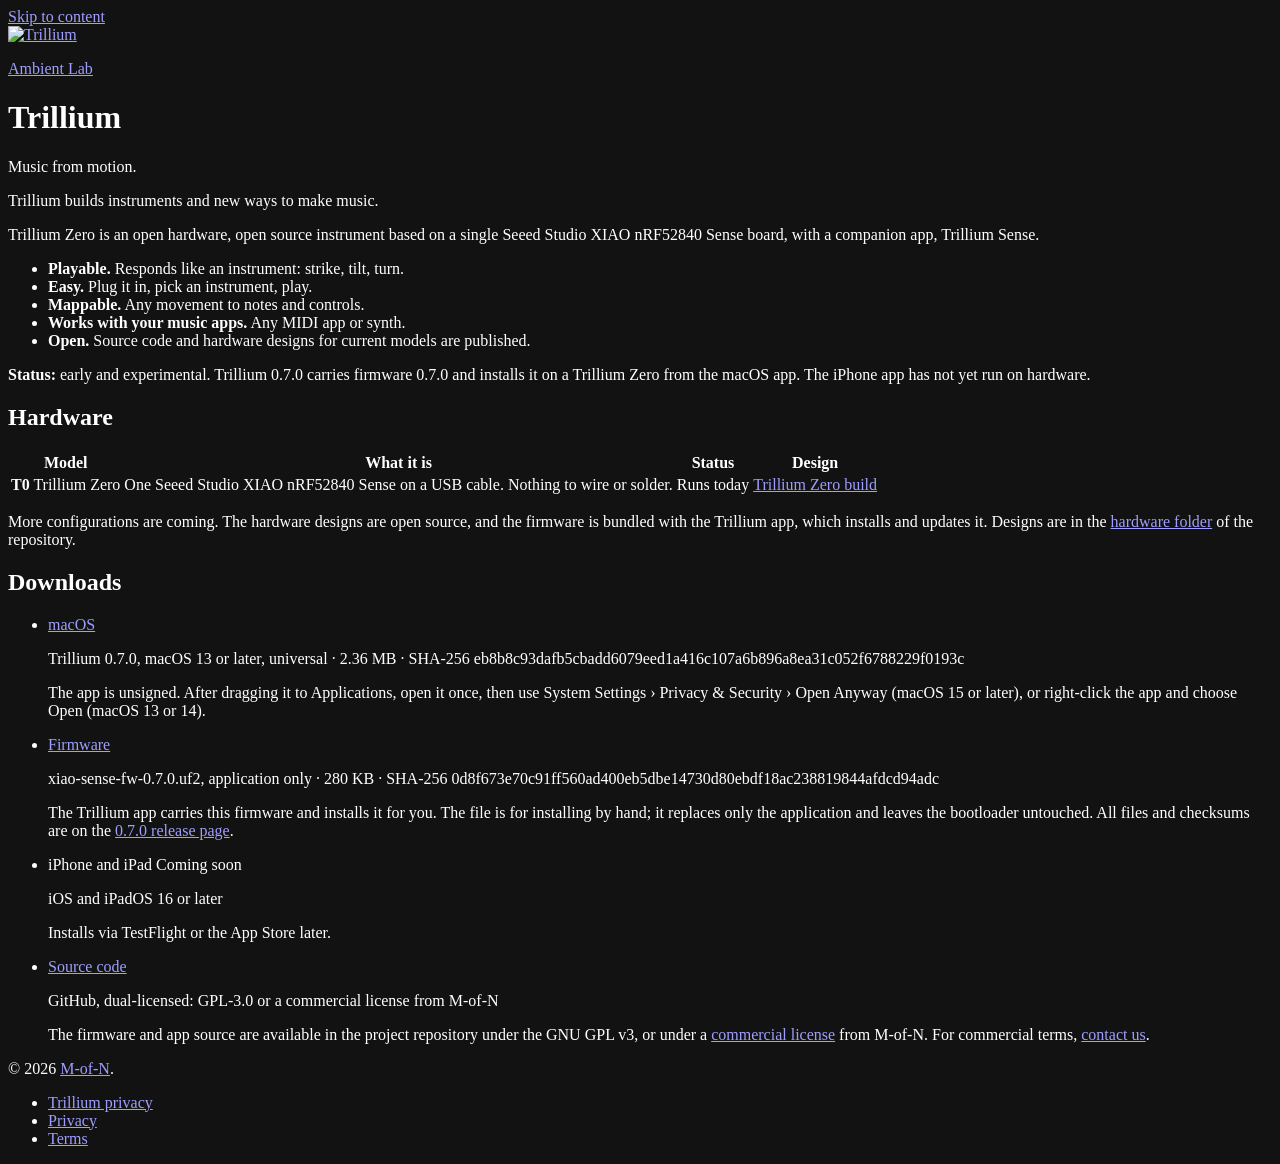
==== site/trillium/index.html @ 59c37801 "Trillium page: music-from-motion hero, facts, goals list (local, unpushed)" ====
<!DOCTYPE html>
<html lang="en">
<head>
  <meta charset="utf-8">
  <meta name="viewport" content="width=device-width, initial-scale=1">
  <meta name="robots" content="noindex">
  <title>Trillium</title>
  <meta name="description" content="Music from motion. Trillium builds instruments and new ways to make music: Trillium Zero, an open hardware, open source instrument, and its companion app, Trillium Sense.">
  <link rel="canonical" href="https://m-of-n.com/ambient-lab/trillium/">
  <link rel="icon" href="/ambient-lab/trillium/assets/icons/rhodonea-32.png" type="image/png" sizes="32x32">
  <link rel="icon" href="/ambient-lab/trillium/assets/icons/rhodonea-192.png" type="image/png" sizes="192x192">
  <link rel="icon" href="/ambient-lab/trillium/assets/icons/rhodonea-512.png" type="image/png" sizes="512x512">
  <link rel="apple-touch-icon" href="/ambient-lab/trillium/assets/icons/rhodonea-180.png" sizes="180x180">
  <link rel="stylesheet" href="/style.css?v=9">
  <link rel="stylesheet" href="/ambient-lab/trillium/assets/tokens.css?v=1">
  <link rel="stylesheet" href="/ambient-lab/trillium/assets/trillium.css?v=4">
  <meta name="color-scheme" content="dark">
  <meta property="og:title" content="Trillium">
  <meta property="og:description" content="Music from motion.">
  <meta property="og:url" content="https://m-of-n.com/ambient-lab/trillium/">
  <meta property="og:type" content="website">
  <meta property="og:image" content="https://m-of-n.com/ambient-lab/trillium/assets/og-image-1200x630.jpg">
  <meta property="og:image:width" content="1200">
  <meta property="og:image:height" content="630">
  <meta property="og:image:alt" content="Trillium">
</head>
<body class="ambient trillium">
  <a class="skip" href="#main">Skip to content</a>
  <header class="site-header">
    <div class="wrap">
      <a class="tr-lockup" href="/ambient-lab/trillium/"><img src="/ambient-lab/trillium/assets/lockup.svg" width="390" height="112" alt="Trillium"></a>
    </div>
  </header>

  <main id="main">
    <div class="page-banner">
      <div class="wrap">
        <p class="back"><a href="/ambient-lab/">Ambient Lab</a></p>
        <div class="hero hero-page">
          <h1>Trillium</h1>
          <p class="tagline">Music from motion.</p>
        </div>
        <p class="lead">Trillium builds instruments and new ways to make music.</p>
        <p class="lead">Trillium Zero is an open hardware, open source instrument based on a single Seeed Studio XIAO nRF52840 Sense board, with a companion app, Trillium Sense.</p>
        <ul class="goals">
          <li><strong>Playable.</strong> Responds like an instrument: strike, tilt, turn.</li>
          <li><strong>Easy.</strong> Plug it in, pick an instrument, play.</li>
          <li><strong>Mappable.</strong> Any movement to notes and controls.</li>
          <li><strong>Works with your music apps.</strong> Any MIDI app or synth.</li>
          <li><strong>Open.</strong> Source code and hardware designs for current models are published.</li>
        </ul>
        <p class="status"><strong>Status:</strong> early and experimental. Trillium 0.7.0 carries firmware 0.7.0 and installs it on a Trillium Zero from the macOS app. The iPhone app has not yet run on hardware.</p>
      </div>
    </div>

    <div class="wrap">
      <section class="hardware" aria-labelledby="hardware-title">
        <h2 id="hardware-title">Hardware</h2>
        <table class="models">
          <thead><tr><th>Model</th><th>What it is</th><th>Status</th><th>Design</th></tr></thead>
          <tbody>
            <tr><td><strong>T0</strong> Trillium Zero</td><td>One Seeed Studio XIAO nRF52840 Sense on a USB cable. Nothing to wire or solder.</td><td>Runs today</td><td><a href="/ambient-lab/trillium/zero/">Trillium Zero build</a></td></tr>
          </tbody>
        </table>
        <p>More configurations are coming. The hardware designs are open source, and the firmware is bundled with the Trillium app, which installs and updates it. Designs are in the <a href="https://github.com/nymble/trillium/tree/main/hardware">hardware folder</a> of the repository.</p>
      </section>

      <section aria-labelledby="downloads-title">
        <h2 id="downloads-title">Downloads</h2>
        <ul class="downloads">
          <li>
            <a href="https://github.com/nymble/trillium/releases/download/v0.7.0/Trillium-macOS-0.7.0.dmg">macOS</a>
            <p class="meta">Trillium 0.7.0, macOS 13 or later, universal · 2.36 MB · SHA-256 eb8b8c93dafb5cbadd6079eed1a416c107a6b896a8ea31c052f6788229f0193c</p>
            <p>The app is unsigned. After dragging it to Applications, open it once, then use System Settings › Privacy &amp; Security › Open Anyway (macOS 15 or later), or right-click the app and choose Open (macOS 13 or 14).</p>
          </li>
          <li>
            <a href="https://github.com/nymble/trillium/releases/download/v0.7.0/xiao-sense-fw-0.7.0.uf2">Firmware</a>
            <p class="meta">xiao-sense-fw-0.7.0.uf2, application only · 280 KB · SHA-256 0d8f673e70c91ff560ad400eb5dbe14730d80ebdf18ac238819844afdcd94adc</p>
            <p>The Trillium app carries this firmware and installs it for you. The file is for installing by hand; it replaces only the application and leaves the bootloader untouched. All files and checksums are on the <a href="https://github.com/nymble/trillium/releases/tag/v0.7.0">0.7.0 release page</a>.</p>
          </li>
          <li>
            <span class="dl-name">iPhone and iPad</span> <span class="soon">Coming soon</span>
            <p class="meta">iOS and iPadOS 16 or later</p>
            <p>Installs via TestFlight or the App Store later.</p>
          </li>
          <li>
            <a href="https://github.com/nymble/trillium">Source code</a>
            <p class="meta">GitHub, dual-licensed: GPL-3.0 or a commercial license from M-of-N</p>
            <p>The firmware and app source are available in the project repository under the GNU GPL v3, or under a <a href="https://github.com/nymble/trillium/blob/main/COMMERCIAL-LICENSE.md">commercial license</a> from M-of-N. For commercial terms, <a href="/contact">contact us</a>.</p>
          </li>
        </ul>
      </section>
    </div>
  </main>

  <footer class="site-footer">
    <div class="wrap">
      <p>&copy; 2026 <a href="/">M-of-N</a>.</p>
      <nav aria-label="Legal">
        <ul>
          <li><a href="/ambient-lab/trillium/privacy/">Trillium privacy</a></li>
          <li><a href="/privacy">Privacy</a></li>
          <li><a href="/terms">Terms</a></li>
        </ul>
      </nav>
    </div>
  </footer>
</body>
</html>
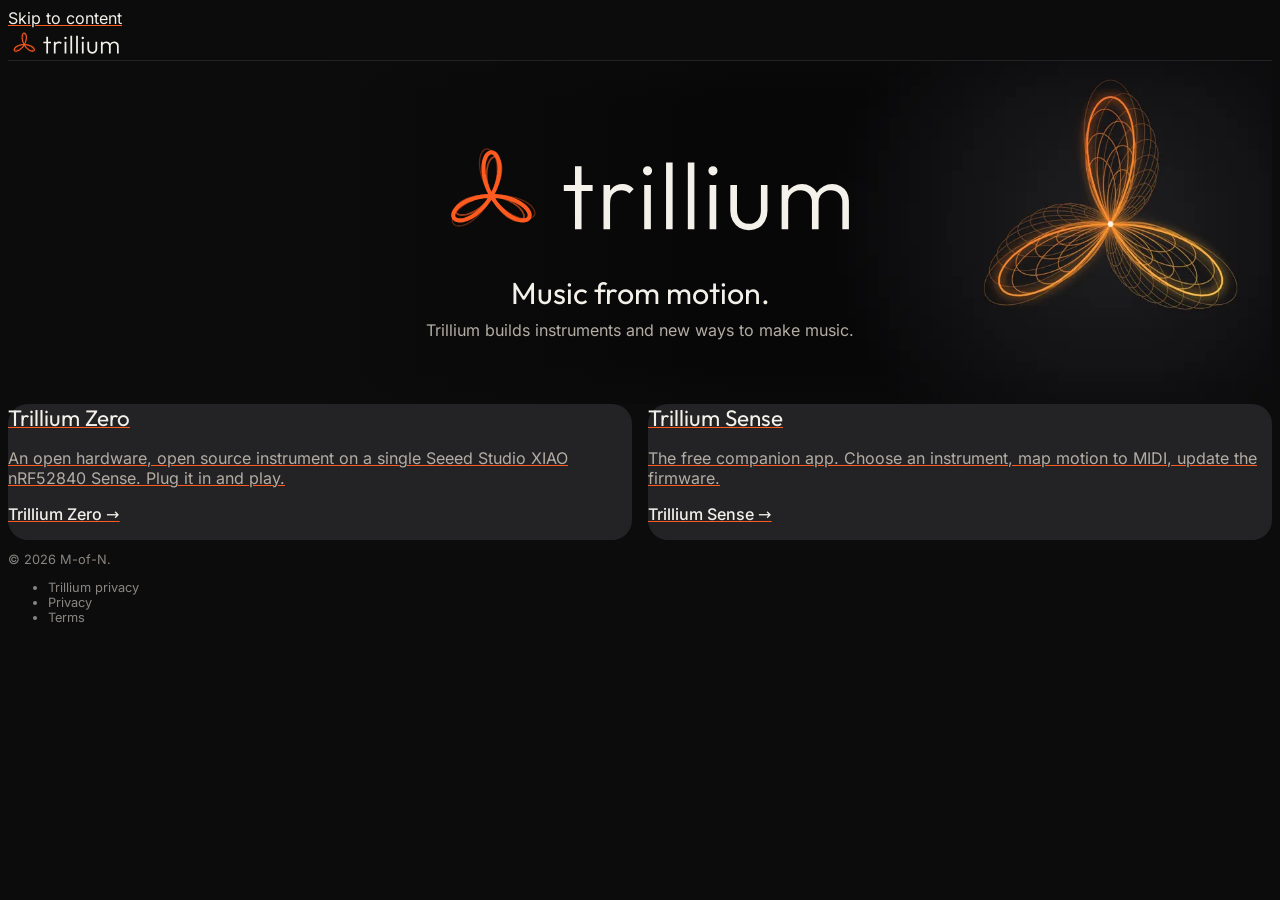
==== commit 0485284c: "Trillium pages: logo-led top page, Trillium Zero maker page, new Trillium Sense page with cheatsheet" ====
--- a/site/trillium/index.html
+++ b/site/trillium/index.html
@@ -5,15 +5,15 @@
   <meta name="viewport" content="width=device-width, initial-scale=1">
   <meta name="robots" content="noindex">
   <title>Trillium</title>
-  <meta name="description" content="Music from motion. Trillium builds instruments and new ways to make music: Trillium Zero, an open hardware, open source instrument, and its companion app, Trillium Sense.">
+  <meta name="description" content="Music from motion. Trillium builds instruments and new ways to make music.">
   <link rel="canonical" href="https://m-of-n.com/ambient-lab/trillium/">
-  <link rel="icon" href="/ambient-lab/trillium/assets/icons/rhodonea-32.png" type="image/png" sizes="32x32">
-  <link rel="icon" href="/ambient-lab/trillium/assets/icons/rhodonea-192.png" type="image/png" sizes="192x192">
-  <link rel="icon" href="/ambient-lab/trillium/assets/icons/rhodonea-512.png" type="image/png" sizes="512x512">
-  <link rel="apple-touch-icon" href="/ambient-lab/trillium/assets/icons/rhodonea-180.png" sizes="180x180">
+  <link rel="icon" href="assets/icons/rhodonea-32.png" type="image/png" sizes="32x32">
+  <link rel="icon" href="assets/icons/rhodonea-192.png" type="image/png" sizes="192x192">
+  <link rel="icon" href="assets/icons/rhodonea-512.png" type="image/png" sizes="512x512">
+  <link rel="apple-touch-icon" href="assets/icons/rhodonea-180.png" sizes="180x180">
   <link rel="stylesheet" href="/style.css?v=9">
-  <link rel="stylesheet" href="/ambient-lab/trillium/assets/tokens.css?v=1">
-  <link rel="stylesheet" href="/ambient-lab/trillium/assets/trillium.css?v=4">
+  <link rel="stylesheet" href="assets/tokens.css?v=1">
+  <link rel="stylesheet" href="assets/trillium.css?v=5">
   <meta name="color-scheme" content="dark">
   <meta property="og:title" content="Trillium">
   <meta property="og:description" content="Music from motion.">
@@ -24,71 +24,37 @@
   <meta property="og:image:height" content="630">
   <meta property="og:image:alt" content="Trillium">
 </head>
-<body class="ambient trillium">
+<body class="ambient trillium home">
   <a class="skip" href="#main">Skip to content</a>
   <header class="site-header">
     <div class="wrap">
-      <a class="tr-lockup" href="/ambient-lab/trillium/"><img src="/ambient-lab/trillium/assets/lockup.svg" width="390" height="112" alt="Trillium"></a>
+      <a class="tr-lockup" href="./"><img src="assets/lockup.svg" width="390" height="112" alt="Trillium"></a>
     </div>
   </header>
 
   <main id="main">
     <div class="page-banner">
       <div class="wrap">
-        <p class="back"><a href="/ambient-lab/">Ambient Lab</a></p>
-        <div class="hero hero-page">
-          <h1>Trillium</h1>
+        <div class="hero hero-home">
+          <h1><img class="hero-lockup" src="assets/lockup.svg" width="390" height="112" alt="Trillium"></h1>
           <p class="tagline">Music from motion.</p>
+          <p class="lead">Trillium builds instruments and new ways to make music.</p>
         </div>
-        <p class="lead">Trillium builds instruments and new ways to make music.</p>
-        <p class="lead">Trillium Zero is an open hardware, open source instrument based on a single Seeed Studio XIAO nRF52840 Sense board, with a companion app, Trillium Sense.</p>
-        <ul class="goals">
-          <li><strong>Playable.</strong> Responds like an instrument: strike, tilt, turn.</li>
-          <li><strong>Easy.</strong> Plug it in, pick an instrument, play.</li>
-          <li><strong>Mappable.</strong> Any movement to notes and controls.</li>
-          <li><strong>Works with your music apps.</strong> Any MIDI app or synth.</li>
-          <li><strong>Open.</strong> Source code and hardware designs for current models are published.</li>
-        </ul>
-        <p class="status"><strong>Status:</strong> early and experimental. Trillium 0.7.0 carries firmware 0.7.0 and installs it on a Trillium Zero from the macOS app. The iPhone app has not yet run on hardware.</p>
       </div>
     </div>
 
     <div class="wrap">
-      <section class="hardware" aria-labelledby="hardware-title">
-        <h2 id="hardware-title">Hardware</h2>
-        <table class="models">
-          <thead><tr><th>Model</th><th>What it is</th><th>Status</th><th>Design</th></tr></thead>
-          <tbody>
-            <tr><td><strong>T0</strong> Trillium Zero</td><td>One Seeed Studio XIAO nRF52840 Sense on a USB cable. Nothing to wire or solder.</td><td>Runs today</td><td><a href="/ambient-lab/trillium/zero/">Trillium Zero build</a></td></tr>
-          </tbody>
-        </table>
-        <p>More configurations are coming. The hardware designs are open source, and the firmware is bundled with the Trillium app, which installs and updates it. Designs are in the <a href="https://github.com/nymble/trillium/tree/main/hardware">hardware folder</a> of the repository.</p>
-      </section>
-
-      <section aria-labelledby="downloads-title">
-        <h2 id="downloads-title">Downloads</h2>
-        <ul class="downloads">
-          <li>
-            <a href="https://github.com/nymble/trillium/releases/download/v0.7.0/Trillium-macOS-0.7.0.dmg">macOS</a>
-            <p class="meta">Trillium 0.7.0, macOS 13 or later, universal · 2.36 MB · SHA-256 eb8b8c93dafb5cbadd6079eed1a416c107a6b896a8ea31c052f6788229f0193c</p>
-            <p>The app is unsigned. After dragging it to Applications, open it once, then use System Settings › Privacy &amp; Security › Open Anyway (macOS 15 or later), or right-click the app and choose Open (macOS 13 or 14).</p>
-          </li>
-          <li>
-            <a href="https://github.com/nymble/trillium/releases/download/v0.7.0/xiao-sense-fw-0.7.0.uf2">Firmware</a>
-            <p class="meta">xiao-sense-fw-0.7.0.uf2, application only · 280 KB · SHA-256 0d8f673e70c91ff560ad400eb5dbe14730d80ebdf18ac238819844afdcd94adc</p>
-            <p>The Trillium app carries this firmware and installs it for you. The file is for installing by hand; it replaces only the application and leaves the bootloader untouched. All files and checksums are on the <a href="https://github.com/nymble/trillium/releases/tag/v0.7.0">0.7.0 release page</a>.</p>
-          </li>
-          <li>
-            <span class="dl-name">iPhone and iPad</span> <span class="soon">Coming soon</span>
-            <p class="meta">iOS and iPadOS 16 or later</p>
-            <p>Installs via TestFlight or the App Store later.</p>
-          </li>
-          <li>
-            <a href="https://github.com/nymble/trillium">Source code</a>
-            <p class="meta">GitHub, dual-licensed: GPL-3.0 or a commercial license from M-of-N</p>
-            <p>The firmware and app source are available in the project repository under the GNU GPL v3, or under a <a href="https://github.com/nymble/trillium/blob/main/COMMERCIAL-LICENSE.md">commercial license</a> from M-of-N. For commercial terms, <a href="/contact">contact us</a>.</p>
-          </li>
-        </ul>
+      <section class="intros" aria-label="Trillium Zero and Trillium Sense">
+        <a class="card" href="zero/">
+          <h2>Trillium Zero</h2>
+          <p>An open hardware, open source instrument on a single Seeed Studio XIAO nRF52840 Sense. Plug it in and play.</p>
+          <p class="more">Trillium Zero</p>
+        </a>
+        <a class="card" href="sense/">
+          <h2>Trillium Sense</h2>
+          <p>The free companion app. Choose an instrument, map motion to MIDI, update the firmware.</p>
+          <p class="more">Trillium Sense</p>
+        </a>
       </section>
     </div>
   </main>
@@ -98,7 +64,7 @@
       <p>&copy; 2026 <a href="/">M-of-N</a>.</p>
       <nav aria-label="Legal">
         <ul>
-          <li><a href="/ambient-lab/trillium/privacy/">Trillium privacy</a></li>
+          <li><a href="privacy/">Trillium privacy</a></li>
           <li><a href="/privacy">Privacy</a></li>
           <li><a href="/terms">Terms</a></li>
         </ul>
--- a/site/trillium/assets/tokens.css
+++ b/site/trillium/assets/tokens.css
@@ -0,0 +1,38 @@
+:root {
+  /* Trillium brand tokens (Stage). Generated from tokens.json */
+  --tr-black: #0C0C0D; /* Primary ground. ~58% of any layout. */
+  --tr-graphite: #232326; /* Panels, cards, icon ground. ~20%. */
+  --tr-ash: #8A8580; /* Secondary text on black (5.4:1). */
+  --tr-ash-light: #B3ADA4; /* Resting UI icons and captions on black (8.8:1). */
+  --tr-warm-white: #F4F1EA; /* Text on black (17.3:1); light ground. ~13%. */
+  --tr-signal: #FF5A1F; /* The brand orange: mark, active state, primary button. ~6%. */
+  --tr-amber: #FFB020; /* Levels, meters, highlights only. ~3%. */
+  --tr-ember: #E8480F; /* Mark color on light grounds (not for text). */
+  --tr-rust: #C23D0E; /* Orange text on light grounds (4.7:1 on warm white). */
+  --tr-unavailable: #55524D; /* Disabled UI on black (decorative, not for text). */
+  --tr-connected: #6FAE9A; /* Connected / OK status dot. */
+  --tr-record: #FF5A1F; /* Alias of signal for live/record states. */
+  --tr-bg: var(--tr-black);
+  --tr-surface: var(--tr-graphite);
+  --tr-text: var(--tr-warm-white);
+  --tr-text-muted: var(--tr-ash);
+  --tr-accent: var(--tr-signal);
+  --tr-on-accent: var(--tr-black);
+  --tr-icon-rest: var(--tr-ash-light);
+  --tr-icon-hover: var(--tr-warm-white);
+  --tr-icon-active: var(--tr-signal);
+  --tr-font-display: "Outfit", "Inter", system-ui, sans-serif;
+  --tr-font-ui: "Inter", system-ui, -apple-system, sans-serif;
+  --tr-font-mono: "IBM Plex Mono", ui-monospace, "SF Mono", monospace;
+  --tr-radius-card: 20px;
+  --tr-radius-control: 10px;
+}
+
+/* Light grounds (release notes, print, docs) */
+.tr-light {
+  --tr-bg: var(--tr-warm-white);
+  --tr-surface: #FFFFFF;
+  --tr-text: var(--tr-black);
+  --tr-text-muted: #55524D;
+  --tr-accent-text: var(--tr-rust);
+}
--- a/site/trillium/assets/trillium.css
+++ b/site/trillium/assets/trillium.css
@@ -0,0 +1,178 @@
+/* SPDX-License-Identifier: GPL-3.0-only */
+/* Trillium pages only (/ambient-lab/trillium/): Stage palette from brand/BRAND.md.
+   Loaded after /style.css and tokens.css (--tr-*); the rest of m-of-n.com is untouched.
+   Colours come from tokens.css only. Fonts are self-hosted (SIL OFL 1.1, see fonts/). */
+
+@font-face { font-family: "Outfit"; font-style: normal; font-weight: 100 900; font-display: swap; src: url("fonts/outfit-latin-wght-normal.woff2") format("woff2"); }
+@font-face { font-family: "Inter"; font-style: normal; font-weight: 100 900; font-display: swap; src: url("fonts/inter-latin-wght-normal.woff2") format("woff2"); }
+@font-face { font-family: "IBM Plex Mono"; font-style: normal; font-weight: 400; font-display: swap; src: url("fonts/ibm-plex-mono-latin-400-normal.woff2") format("woff2"); }
+@font-face { font-family: "IBM Plex Mono"; font-style: normal; font-weight: 500; font-display: swap; src: url("fonts/ibm-plex-mono-latin-500-normal.woff2") format("woff2"); }
+
+/* Dark first, in light and dark system modes alike. */
+html:has(body.ambient.trillium) { color-scheme: dark; background: var(--tr-black); }
+body.ambient.trillium {
+  --bg: var(--tr-bg);
+  --fg: var(--tr-text);
+  --muted: var(--tr-text-muted);
+  --line: var(--tr-graphite);
+  --card: var(--tr-surface);
+  --accent: var(--tr-signal);
+  background: var(--tr-bg);
+  background-image: none;
+  animation: none;
+  color: var(--tr-text);
+  font-family: var(--tr-font-ui);
+}
+
+/* Header: the Trillium lockup only. M-of-N is a quiet footer credit. */
+body.ambient.trillium .site-header,
+body.ambient.trillium .page-banner { background-color: var(--tr-black); }
+body.ambient.trillium .site-header { border-bottom: 1px solid var(--tr-graphite); }
+/* Keep the lockup on the left: /style.css sends .wrap:not(:has(.brand)) to the right. */
+body.ambient.trillium .site-header .wrap { justify-content: flex-start; }
+body.ambient.trillium .tr-lockup { display: block; line-height: 0; }
+body.ambient.trillium .tr-lockup img { display: block; width: auto; height: 32px; }
+
+/* Banner with the Light trails key visual, set off-centre to the right. */
+body.ambient.trillium .page-banner { padding-bottom: 2.5rem; }
+body.ambient.trillium .page-banner {
+  /* Fades keep the photo edges invisible against the black ground. */
+  background-image:
+    linear-gradient(to right, var(--tr-black), transparent 40%, transparent 90%, var(--tr-black)),
+    linear-gradient(to bottom, var(--tr-black), transparent 20%, transparent 80%, var(--tr-black)),
+    url("hero-1600.jpg");
+  background-image:
+    linear-gradient(to right, var(--tr-black), transparent 40%, transparent 90%, var(--tr-black)),
+    linear-gradient(to bottom, var(--tr-black), transparent 20%, transparent 80%, var(--tr-black)),
+    image-set(url("hero-1600.webp") type("image/webp") 1x, url("hero-2400.webp") type("image/webp") 2x, url("hero-1600.jpg") type("image/jpeg") 1x);
+  background-repeat: no-repeat;
+  /* The trails sit right of the 46rem text column, never under the text. */
+  /* Edge fades share the image's box, so its vignette edges disappear. */
+  background-position: calc(50vw - 280px) center, calc(50vw - 280px) center, calc(50vw - 280px) center;
+  background-size: 1056px 440px, 1056px 440px, 1056px 440px;
+}
+@media (max-width: 1180px) {
+  body.ambient.trillium .page-banner { background-image: none; }
+}
+
+/* Type */
+body.ambient.trillium h1,
+body.ambient.trillium h3 { font-family: var(--tr-font-display); font-weight: 400; letter-spacing: -.01em; color: var(--tr-warm-white); }
+body.ambient.trillium .hero h1 { font-weight: 300; }
+body.ambient.trillium h2 { font-family: var(--tr-font-ui); color: var(--tr-ash); }
+body.ambient.trillium .prose h2,
+body.ambient.trillium.zero h2 { font-family: var(--tr-font-display); font-weight: 500; color: var(--tr-warm-white); }
+body.ambient.trillium .tagline { color: var(--tr-ash-light); }
+body.ambient.trillium .lead { color: var(--tr-warm-white); }
+
+/* Links: warm white with a signal underline; orange stays a signal. */
+body.ambient.trillium a { color: var(--tr-warm-white); text-decoration-color: var(--tr-signal); text-decoration-thickness: 1px; }
+body.ambient.trillium a:hover { text-decoration-thickness: 2px; }
+body.ambient.trillium a:focus-visible,
+body.ambient.trillium .menu summary:focus-visible { outline-color: var(--tr-signal); }
+body.ambient.trillium .back a { color: var(--tr-ash-light); }
+body.ambient.trillium .back a:hover { color: var(--tr-warm-white); }
+
+/* Surfaces */
+body.ambient.trillium section { border-top-color: var(--tr-graphite); }
+body.ambient.trillium .status { background: var(--tr-graphite); border-left-color: var(--tr-amber); border-radius: var(--tr-radius-control); }
+body.ambient.trillium .downloads li { background: var(--tr-graphite); border-color: var(--tr-graphite); border-radius: var(--tr-radius-card); }
+body.ambient.trillium .downloads .meta { font-family: var(--tr-font-mono); font-size: .8rem; color: var(--tr-ash-light); }
+body.ambient.trillium .downloads p:last-child { color: var(--tr-ash); }
+body.ambient.trillium .downloads .soon { border-color: var(--tr-unavailable); color: var(--tr-ash-light); }
+/* The one primary action: an orange pill with black text (never white on orange). */
+body.ambient.trillium .downloads li:first-child > a {
+  display: inline-block; padding: .35rem 1.1rem; border-radius: 999px;
+  background: var(--tr-signal); color: var(--tr-on-accent); text-decoration: none;
+}
+body.ambient.trillium .downloads li:first-child > a:hover { text-decoration: underline; text-decoration-color: var(--tr-on-accent); }
+body.ambient.trillium th { color: var(--tr-ash); }
+body.ambient.trillium th,
+body.ambient.trillium td { border-bottom-color: var(--tr-graphite); }
+body.ambient.trillium td strong { font-family: var(--tr-font-mono); font-weight: 500; }
+
+/* Schematic keeps its light ground (drawn for white); framed as a card. */
+body.ambient.trillium figure.schematic img { border-color: var(--tr-graphite); border-radius: var(--tr-radius-card); background: var(--tr-warm-white); }
+body.ambient.trillium figure.schematic figcaption { color: var(--tr-ash); }
+
+/* Footer: quiet M-of-N credit and legal links only. */
+body.ambient.trillium .site-footer { border-top-color: var(--tr-graphite); color: var(--tr-ash); font-size: .8rem; }
+body.ambient.trillium .site-footer a { color: var(--tr-ash); text-decoration: none; }
+body.ambient.trillium .site-footer a:hover { color: var(--tr-ash-light); text-decoration: underline; text-decoration-color: var(--tr-unavailable); }
+
+/* Print: the light ground from the kit; orange text becomes Rust. */
+@media print {
+  html:has(body.ambient.trillium) { background: var(--tr-warm-white); color-scheme: light; }
+  body.ambient.trillium,
+  body.ambient.trillium .site-header,
+  body.ambient.trillium .page-banner { background: var(--tr-warm-white); background-image: none; color: var(--tr-black); }
+  body.ambient.trillium h1, body.ambient.trillium h2, body.ambient.trillium h3,
+  body.ambient.trillium .lead, body.ambient.trillium a { color: var(--tr-black); }
+  body.ambient.trillium a { text-decoration-color: var(--tr-rust); }
+  body.ambient.trillium .downloads li:first-child > a { background: none; color: var(--tr-rust); padding: 0; }
+  body.ambient.trillium .tr-lockup { display: none; }
+}
+
+/* Links inside download notes read as text links, not as download names. */
+body.ambient.trillium .downloads p a { font-weight: inherit; font-size: inherit; text-decoration: underline; text-decoration-color: var(--tr-signal); }
+
+/* Top page: logo first, centred over the key visual. */
+body.ambient.trillium.home .page-banner { padding-bottom: 1rem; background-position: calc(50vw - 340px) center, calc(50vw - 340px) center, calc(50vw - 340px) center; }
+body.ambient.trillium .hero-home { text-align: center; padding: 4.5rem 0 3rem; }
+body.ambient.trillium .hero-home h1 { margin: 0 0 1.25rem; line-height: 0; }
+body.ambient.trillium .hero-lockup { display: inline-block; width: min(420px, 80vw); height: auto; }
+body.ambient.trillium .hero-home .tagline { font-family: var(--tr-font-display); font-size: clamp(1.4rem, 4vw, 1.9rem); color: var(--tr-warm-white); margin: 0 0 .5rem; }
+body.ambient.trillium .hero-home .lead { margin: 0 auto; color: var(--tr-ash-light); }
+body.ambient.trillium .intros { display: grid; grid-template-columns: repeat(auto-fit, minmax(16rem, 1fr)); gap: 1rem; border-top: none; }
+body.ambient.trillium .card { background: var(--tr-graphite); border-color: var(--tr-graphite); border-radius: var(--tr-radius-card); }
+body.ambient.trillium .card:hover,
+body.ambient.trillium .card:focus-visible { border-color: var(--tr-signal); }
+body.ambient.trillium .card h2 { font-family: var(--tr-font-display); font-size: 1.4rem; font-weight: 400; text-transform: none; letter-spacing: 0; color: var(--tr-warm-white); margin: 0 0 .5rem; }
+body.ambient.trillium .card p { color: var(--tr-ash-light); }
+body.ambient.trillium .card .more { color: var(--tr-warm-white); text-decoration: underline; text-decoration-color: var(--tr-signal); font-weight: 500; }
+body.ambient.trillium .card .more::after { content: " \2192"; }
+
+/* Subpages share the zero width. */
+body.ambient.trillium.sense { --max: 56rem; }
+body.ambient.trillium.sense h2 { font-family: var(--tr-font-display); font-weight: 500; font-size: 1.15rem; text-transform: none; letter-spacing: 0; color: var(--tr-warm-white); margin: 0 0 .8rem; }
+body.ambient.trillium.sense section { padding: 1.75rem 0; }
+
+/* Trillium Zero: picture and fact list. */
+body.ambient.trillium figure.product-shot { margin: 1.5rem 0 1.75rem; max-width: 40rem; }
+body.ambient.trillium figure.product-shot img { display: block; width: 100%; height: auto; border: 1px solid var(--tr-graphite); border-radius: var(--tr-radius-card); }
+body.ambient.trillium figure.product-shot figcaption { color: var(--tr-ash); font-size: .85rem; margin-top: .5rem; }
+body.ambient.trillium .facts { display: grid; grid-template-columns: 7rem 1fr; gap: .6rem 1rem; margin: 0 0 2.5rem; }
+body.ambient.trillium .facts dt { font-family: var(--tr-font-mono); font-size: .85rem; color: var(--tr-ash); padding-top: .15rem; }
+body.ambient.trillium .facts dd { margin: 0; color: var(--tr-warm-white); }
+@media (max-width: 560px) {
+  body.ambient.trillium .facts { grid-template-columns: 1fr; gap: .1rem; }
+  body.ambient.trillium .facts dd { margin-bottom: .7rem; }
+}
+
+/* Trillium Sense: downloads note, features, cheatsheet. */
+body.ambient.trillium .disclaimer { color: var(--tr-ash); font-size: .85rem; margin: 1rem 0 0; }
+body.ambient.trillium .downloads li:not(:first-child) > a { color: var(--tr-warm-white); }
+body.ambient.trillium .features { list-style: none; padding: 0; margin: 0; display: grid; gap: .45rem; }
+body.ambient.trillium .features li { color: var(--tr-ash-light); }
+body.ambient.trillium .features strong { color: var(--tr-warm-white); font-weight: 600; margin-right: .4rem; }
+body.ambient.trillium .cheatsheet h3 { font-family: var(--tr-font-ui); font-size: .78rem; font-weight: 600; text-transform: uppercase; letter-spacing: .1em; color: var(--tr-ash); margin: 1.5rem 0 .4rem; }
+body.ambient.trillium .cheatsheet h3:first-of-type { margin-top: 0; }
+body.ambient.trillium .table-scroll { overflow-x: auto; }
+body.ambient.trillium .cheatsheet table { font-size: .88rem; margin-bottom: .5rem; table-layout: fixed; }
+body.ambient.trillium .cheatsheet td:nth-child(2), body.ambient.trillium .cheatsheet th:nth-child(2) { width: 40%; }
+body.ambient.trillium .cheatsheet td { color: var(--tr-ash-light); line-height: 1.45; }
+body.ambient.trillium .cheatsheet th:first-child { width: 11rem; }
+body.ambient.trillium .cheatsheet td:first-child { color: var(--tr-warm-white); font-weight: 500; white-space: nowrap; width: 11rem; }
+body.ambient.trillium .cheatsheet .req { display: block; font-family: var(--tr-font-mono); font-size: .7rem; font-weight: 400; color: var(--tr-amber); }
+body.ambient.trillium .cheatsheet .note { color: var(--tr-ash); font-size: .85rem; margin: .25rem 0 0; }
+@media (max-width: 560px) {
+  body.ambient.trillium .cheatsheet table, body.ambient.trillium .cheatsheet thead, body.ambient.trillium .cheatsheet tbody,
+  body.ambient.trillium .cheatsheet tr, body.ambient.trillium .cheatsheet td { display: block; width: auto; }
+  body.ambient.trillium .cheatsheet thead { display: none; }
+  body.ambient.trillium .cheatsheet tr { border-bottom: 1px solid var(--tr-graphite); padding: .5rem 0; }
+  body.ambient.trillium .cheatsheet td,
+  body.ambient.trillium .cheatsheet td:first-child,
+  body.ambient.trillium .cheatsheet td:nth-child(2) { border: none; padding: .05rem 0; white-space: normal; width: auto; }
+  body.ambient.trillium .cheatsheet td:nth-child(3) { color: var(--tr-warm-white); }
+  body.ambient.trillium .cheatsheet td:nth-child(3)::before { content: "\2192\00a0"; color: var(--tr-signal); }
+}
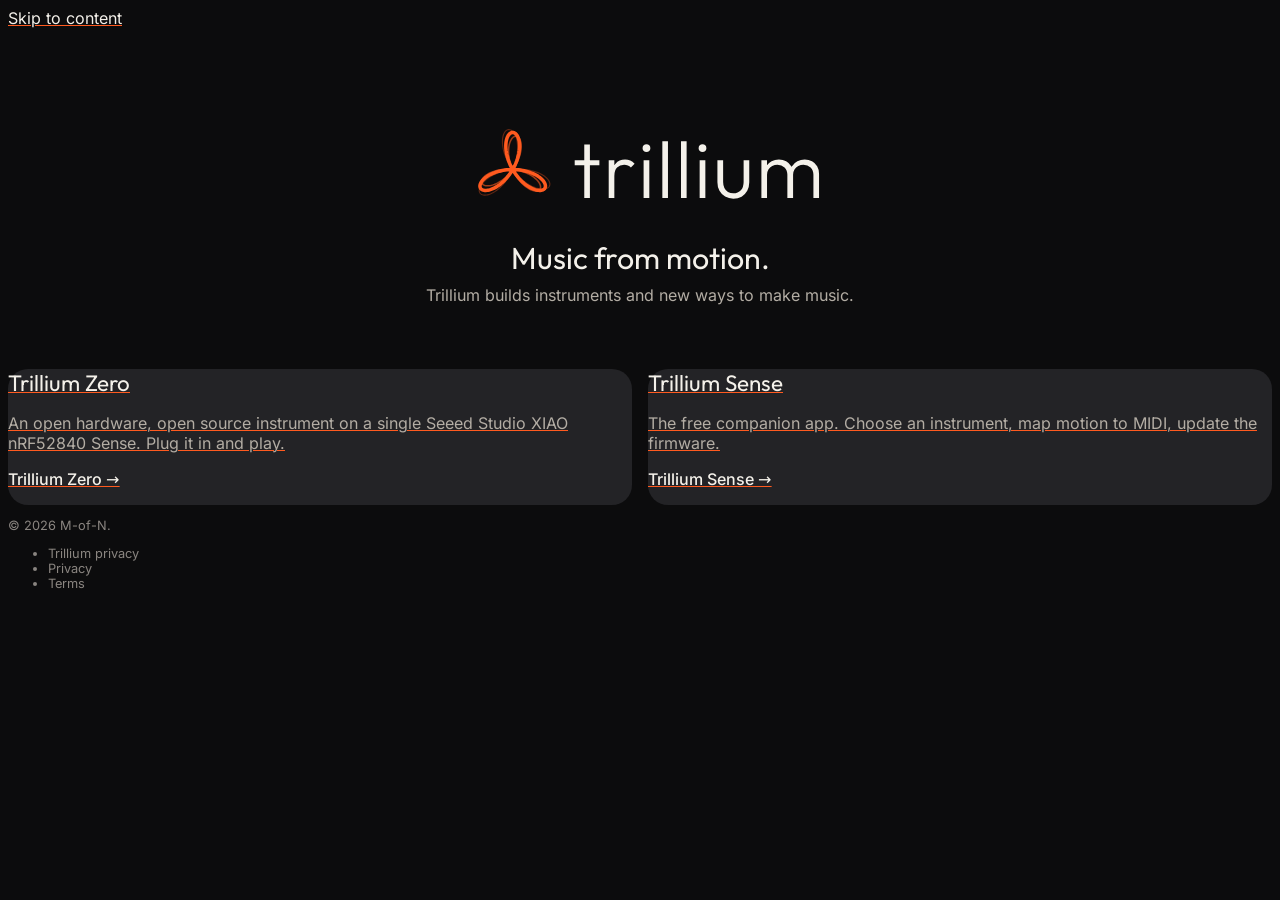
==== commit 664070a6: "Trillium pages: one trefoil per page; top page drops header and hero trails (local, unpushed)" ====
--- a/site/trillium/index.html
+++ b/site/trillium/index.html
@@ -13,7 +13,7 @@
   <link rel="apple-touch-icon" href="assets/icons/rhodonea-180.png" sizes="180x180">
   <link rel="stylesheet" href="/style.css?v=9">
   <link rel="stylesheet" href="assets/tokens.css?v=1">
-  <link rel="stylesheet" href="assets/trillium.css?v=5">
+  <link rel="stylesheet" href="assets/trillium.css?v=6">
   <meta name="color-scheme" content="dark">
   <meta property="og:title" content="Trillium">
   <meta property="og:description" content="Music from motion.">
@@ -26,12 +26,6 @@
 </head>
 <body class="ambient trillium home">
   <a class="skip" href="#main">Skip to content</a>
-  <header class="site-header">
-    <div class="wrap">
-      <a class="tr-lockup" href="./"><img src="assets/lockup.svg" width="390" height="112" alt="Trillium"></a>
-    </div>
-  </header>
-
   <main id="main">
     <div class="page-banner">
       <div class="wrap">
--- a/site/trillium/assets/trillium.css
+++ b/site/trillium/assets/trillium.css
@@ -33,27 +33,8 @@
 body.ambient.trillium .tr-lockup { display: block; line-height: 0; }
 body.ambient.trillium .tr-lockup img { display: block; width: auto; height: 32px; }
 
-/* Banner with the Light trails key visual, set off-centre to the right. */
-body.ambient.trillium .page-banner { padding-bottom: 2.5rem; }
-body.ambient.trillium .page-banner {
-  /* Fades keep the photo edges invisible against the black ground. */
-  background-image:
-    linear-gradient(to right, var(--tr-black), transparent 40%, transparent 90%, var(--tr-black)),
-    linear-gradient(to bottom, var(--tr-black), transparent 20%, transparent 80%, var(--tr-black)),
-    url("hero-1600.jpg");
-  background-image:
-    linear-gradient(to right, var(--tr-black), transparent 40%, transparent 90%, var(--tr-black)),
-    linear-gradient(to bottom, var(--tr-black), transparent 20%, transparent 80%, var(--tr-black)),
-    image-set(url("hero-1600.webp") type("image/webp") 1x, url("hero-2400.webp") type("image/webp") 2x, url("hero-1600.jpg") type("image/jpeg") 1x);
-  background-repeat: no-repeat;
-  /* The trails sit right of the 46rem text column, never under the text. */
-  /* Edge fades share the image's box, so its vignette edges disappear. */
-  background-position: calc(50vw - 280px) center, calc(50vw - 280px) center, calc(50vw - 280px) center;
-  background-size: 1056px 440px, 1056px 440px, 1056px 440px;
-}
-@media (max-width: 1180px) {
-  body.ambient.trillium .page-banner { background-image: none; }
-}
+/* Banner: plain black ground. One trefoil mark per page (the lockup), no trails. */
+body.ambient.trillium .page-banner { padding-bottom: 2.5rem; background-image: none; }
 
 /* Type */
 body.ambient.trillium h1,
@@ -117,10 +98,10 @@
 body.ambient.trillium .downloads p a { font-weight: inherit; font-size: inherit; text-decoration: underline; text-decoration-color: var(--tr-signal); }
 
 /* Top page: logo first, centred over the key visual. */
-body.ambient.trillium.home .page-banner { padding-bottom: 1rem; background-position: calc(50vw - 340px) center, calc(50vw - 340px) center, calc(50vw - 340px) center; }
-body.ambient.trillium .hero-home { text-align: center; padding: 4.5rem 0 3rem; }
+body.ambient.trillium.home .page-banner { padding-bottom: 1rem; }
+body.ambient.trillium .hero-home { text-align: center; padding: 5.5rem 0 3rem; }
 body.ambient.trillium .hero-home h1 { margin: 0 0 1.25rem; line-height: 0; }
-body.ambient.trillium .hero-lockup { display: inline-block; width: min(420px, 80vw); height: auto; }
+body.ambient.trillium .hero-lockup { display: inline-block; width: min(360px, 78vw); height: auto; }
 body.ambient.trillium .hero-home .tagline { font-family: var(--tr-font-display); font-size: clamp(1.4rem, 4vw, 1.9rem); color: var(--tr-warm-white); margin: 0 0 .5rem; }
 body.ambient.trillium .hero-home .lead { margin: 0 auto; color: var(--tr-ash-light); }
 body.ambient.trillium .intros { display: grid; grid-template-columns: repeat(auto-fit, minmax(16rem, 1fr)); gap: 1rem; border-top: none; }
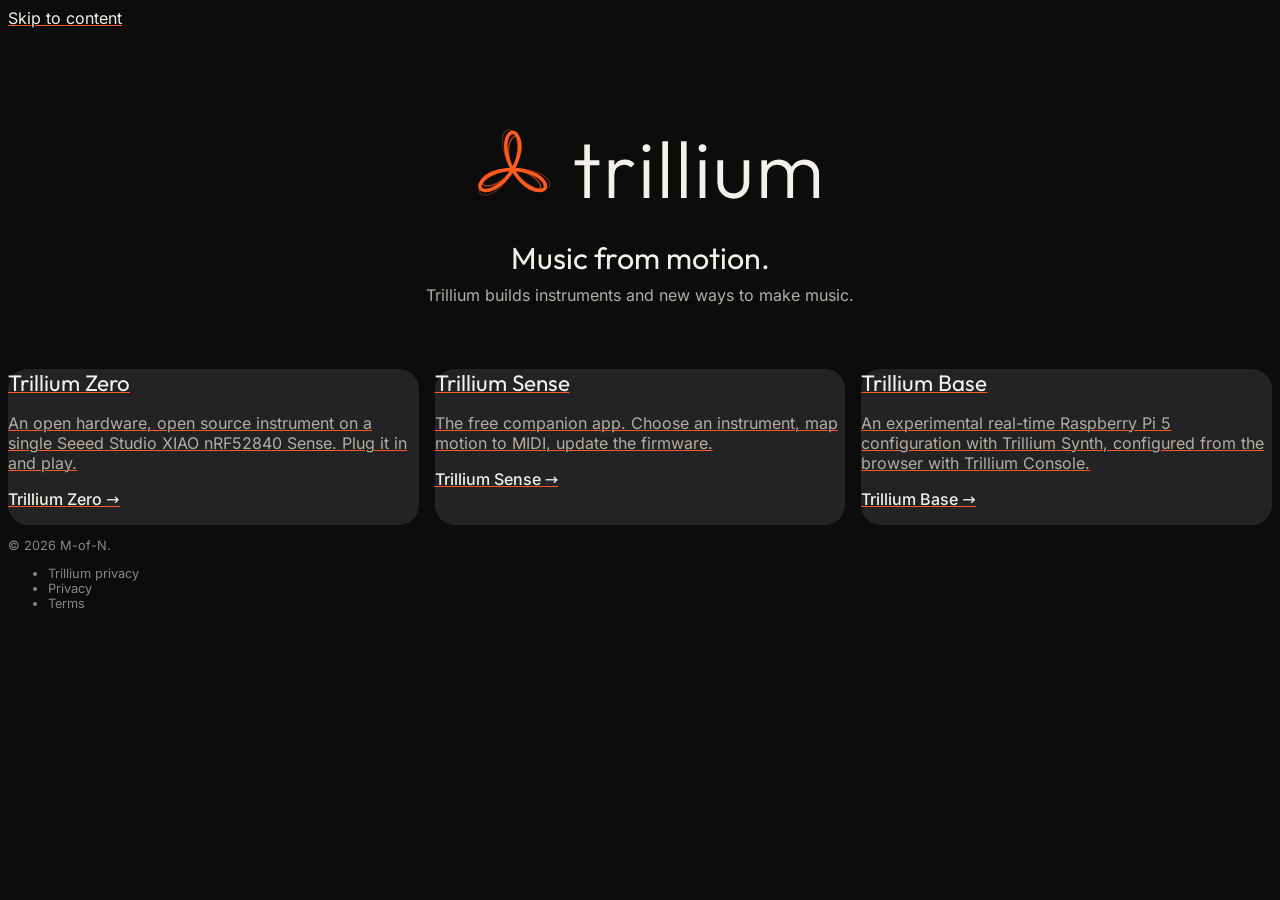
==== commit 506b7147: "Trillium Base page and home card (local, unpushed)" ====
--- a/site/trillium/index.html
+++ b/site/trillium/index.html
@@ -13,7 +13,7 @@
   <link rel="apple-touch-icon" href="assets/icons/rhodonea-180.png" sizes="180x180">
   <link rel="stylesheet" href="/style.css?v=9">
   <link rel="stylesheet" href="assets/tokens.css?v=1">
-  <link rel="stylesheet" href="assets/trillium.css?v=6">
+  <link rel="stylesheet" href="assets/trillium.css?v=9">
   <meta name="color-scheme" content="dark">
   <meta property="og:title" content="Trillium">
   <meta property="og:description" content="Music from motion.">
@@ -38,7 +38,7 @@
     </div>
 
     <div class="wrap">
-      <section class="intros" aria-label="Trillium Zero and Trillium Sense">
+      <section class="intros" aria-label="Trillium Zero, Trillium Sense and Trillium Base">
         <a class="card" href="zero/">
           <h2>Trillium Zero</h2>
           <p>An open hardware, open source instrument on a single Seeed Studio XIAO nRF52840 Sense. Plug it in and play.</p>
@@ -48,6 +48,11 @@
           <h2>Trillium Sense</h2>
           <p>The free companion app. Choose an instrument, map motion to MIDI, update the firmware.</p>
           <p class="more">Trillium Sense</p>
+        </a>
+        <a class="card" href="base/">
+          <h2>Trillium Base</h2>
+          <p>An experimental real-time Raspberry Pi 5 configuration with Trillium Synth, configured from the browser with Trillium Console.</p>
+          <p class="more">Trillium Base</p>
         </a>
       </section>
     </div>
--- a/site/trillium/assets/trillium.css
+++ b/site/trillium/assets/trillium.css
@@ -119,15 +119,20 @@
 body.ambient.trillium.sense section { padding: 1.75rem 0; }
 
 /* Trillium Zero: picture and fact list. */
-body.ambient.trillium figure.product-shot { margin: 1.5rem 0 1.75rem; max-width: 40rem; }
-body.ambient.trillium figure.product-shot img { display: block; width: 100%; height: auto; border: 1px solid var(--tr-graphite); border-radius: var(--tr-radius-card); }
-body.ambient.trillium figure.product-shot figcaption { color: var(--tr-ash); font-size: .85rem; margin-top: .5rem; }
-body.ambient.trillium .facts { display: grid; grid-template-columns: 7rem 1fr; gap: .6rem 1rem; margin: 0 0 2.5rem; }
-body.ambient.trillium .facts dt { font-family: var(--tr-font-mono); font-size: .85rem; color: var(--tr-ash); padding-top: .15rem; }
+body.ambient.trillium .zero-spec { display: grid; grid-template-columns: 240px 1fr; gap: 1.5rem; align-items: start; margin: .5rem 0 2rem; }
+body.ambient.trillium figure.product-shot { margin: 0; width: 100%; }
+body.ambient.trillium figure.product-shot img { display: block; width: 100%; height: auto; border-radius: var(--tr-radius-control); }
+body.ambient.trillium .facts { display: grid; grid-template-columns: 5.5rem 1fr; gap: .35rem .75rem; margin: 0; font-size: .875rem; line-height: 1.4; }
+body.ambient.trillium .facts dt { font-family: var(--tr-font-mono); font-size: .75rem; color: var(--tr-ash); padding-top: .1rem; }
 body.ambient.trillium .facts dd { margin: 0; color: var(--tr-warm-white); }
-@media (max-width: 560px) {
-  body.ambient.trillium .facts { grid-template-columns: 1fr; gap: .1rem; }
-  body.ambient.trillium .facts dd { margin-bottom: .7rem; }
+body.ambient.trillium .disclosure { margin: .75rem 0 0; font-size: .75rem; line-height: 1.4; color: var(--tr-ash); }
+/* Tighter Trillium Zero page. */
+body.ambient.trillium.zero .page-banner { padding-bottom: 1rem; }
+body.ambient.trillium.zero .hero-page { padding: .75rem 0 1rem; }
+body.ambient.trillium.zero .lead { margin-bottom: .5rem; }
+@media (max-width: 640px) {
+  body.ambient.trillium .zero-spec { grid-template-columns: 1fr; gap: 1rem; }
+  body.ambient.trillium figure.product-shot { width: min(240px, 70vw); }
 }
 
 /* Trillium Sense: downloads note, features, cheatsheet. */
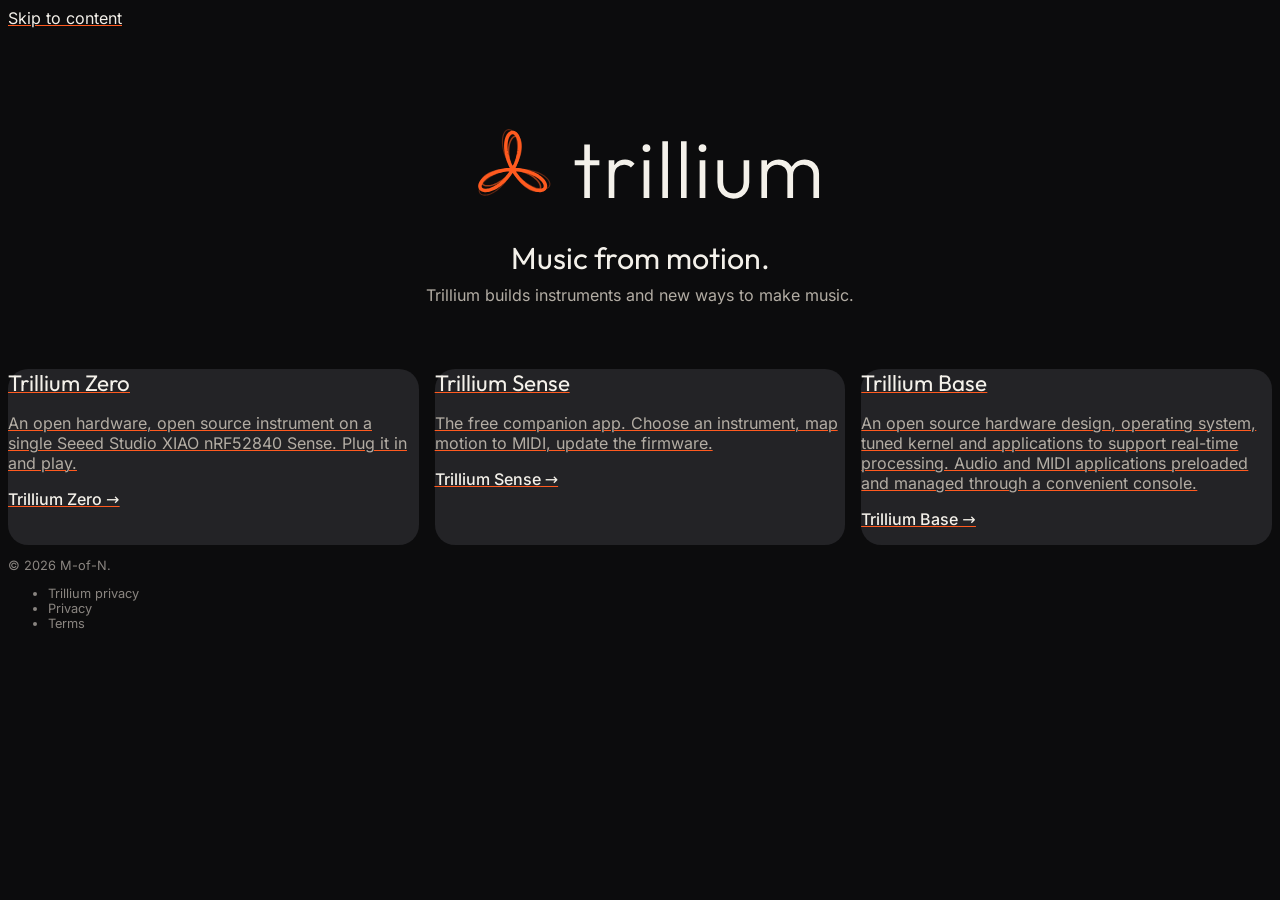
==== commit 1e40ef2d: "Trillium Base: card blurb, meta description and status wording" ====
--- a/site/trillium/index.html
+++ b/site/trillium/index.html
@@ -51,7 +51,7 @@
         </a>
         <a class="card" href="base/">
           <h2>Trillium Base</h2>
-          <p>An experimental real-time Raspberry Pi 5 configuration with Trillium Synth, configured from the browser with Trillium Console.</p>
+          <p>An open source hardware design, operating system, tuned kernel and applications to support real-time processing. Audio and MIDI applications preloaded and managed through a convenient console.</p>
           <p class="more">Trillium Base</p>
         </a>
       </section>
